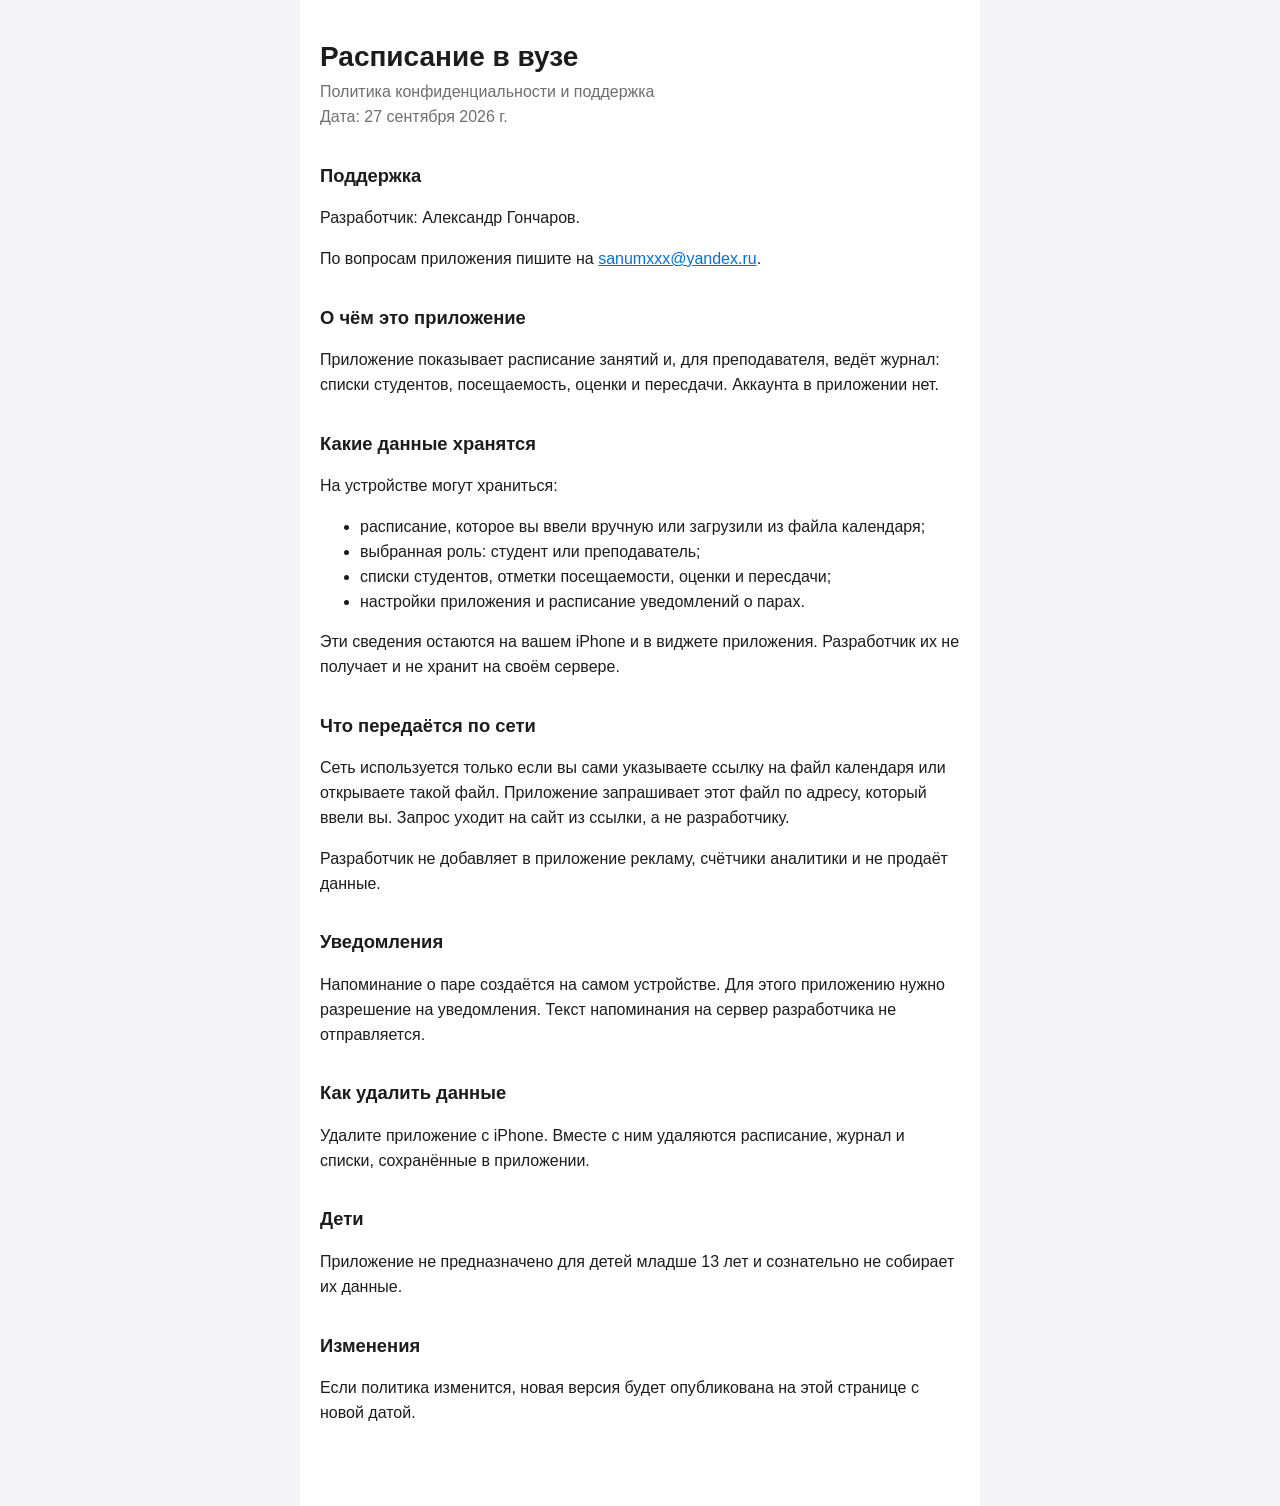
==== index.html @ 165b2817 "Publish the privacy policy and support page." ====
<!DOCTYPE html>
<html lang="ru">
<head>
  <meta charset="utf-8">
  <meta name="viewport" content="width=device-width, initial-scale=1">
  <title>Политика конфиденциальности — Расписание в вузе</title>
  <style>
    body { font-family: -apple-system, BlinkMacSystemFont, "Segoe UI", sans-serif; line-height: 1.55; color: #1c1c1e; background: #f5f5f7; margin: 0; }
    main { max-width: 40rem; margin: 0 auto; padding: 2.5rem 1.25rem 4rem; background: #fff; min-height: 100vh; }
    h1 { font-size: 1.75rem; line-height: 1.2; margin: 0 0 0.4rem; }
    h2 { font-size: 1.15rem; margin: 2rem 0 0.5rem; }
    p, li { font-size: 1rem; }
    .meta { color: #6e6e73; margin-top: 0; }
    a { color: #0071e3; }
  </style>
</head>
<body>
  <main>
    <h1>Расписание в вузе</h1>
    <p class="meta">Политика конфиденциальности и поддержка<br>Дата: 27 сентября 2026 г.</p>

    <h2>Поддержка</h2>
    <p>Разработчик: Александр Гончаров.</p>
    <p>По вопросам приложения пишите на <a href="mailto:sanumxxx@yandex.ru">sanumxxx@yandex.ru</a>.</p>

    <h2>О чём это приложение</h2>
    <p>Приложение показывает расписание занятий и, для преподавателя, ведёт журнал: списки студентов, посещаемость, оценки и пересдачи. Аккаунта в приложении нет.</p>

    <h2>Какие данные хранятся</h2>
    <p>На устройстве могут храниться:</p>
    <ul>
      <li>расписание, которое вы ввели вручную или загрузили из файла календаря;</li>
      <li>выбранная роль: студент или преподаватель;</li>
      <li>списки студентов, отметки посещаемости, оценки и пересдачи;</li>
      <li>настройки приложения и расписание уведомлений о парах.</li>
    </ul>
    <p>Эти сведения остаются на вашем iPhone и в виджете приложения. Разработчик их не получает и не хранит на своём сервере.</p>

    <h2>Что передаётся по сети</h2>
    <p>Сеть используется только если вы сами указываете ссылку на файл календаря или открываете такой файл. Приложение запрашивает этот файл по адресу, который ввели вы. Запрос уходит на сайт из ссылки, а не разработчику.</p>
    <p>Разработчик не добавляет в приложение рекламу, счётчики аналитики и не продаёт данные.</p>

    <h2>Уведомления</h2>
    <p>Напоминание о паре создаётся на самом устройстве. Для этого приложению нужно разрешение на уведомления. Текст напоминания на сервер разработчика не отправляется.</p>

    <h2>Как удалить данные</h2>
    <p>Удалите приложение с iPhone. Вместе с ним удаляются расписание, журнал и списки, сохранённые в приложении.</p>

    <h2>Дети</h2>
    <p>Приложение не предназначено для детей младше 13 лет и сознательно не собирает их данные.</p>

    <h2>Изменения</h2>
    <p>Если политика изменится, новая версия будет опубликована на этой странице с новой датой.</p>
  </main>
</body>
</html>
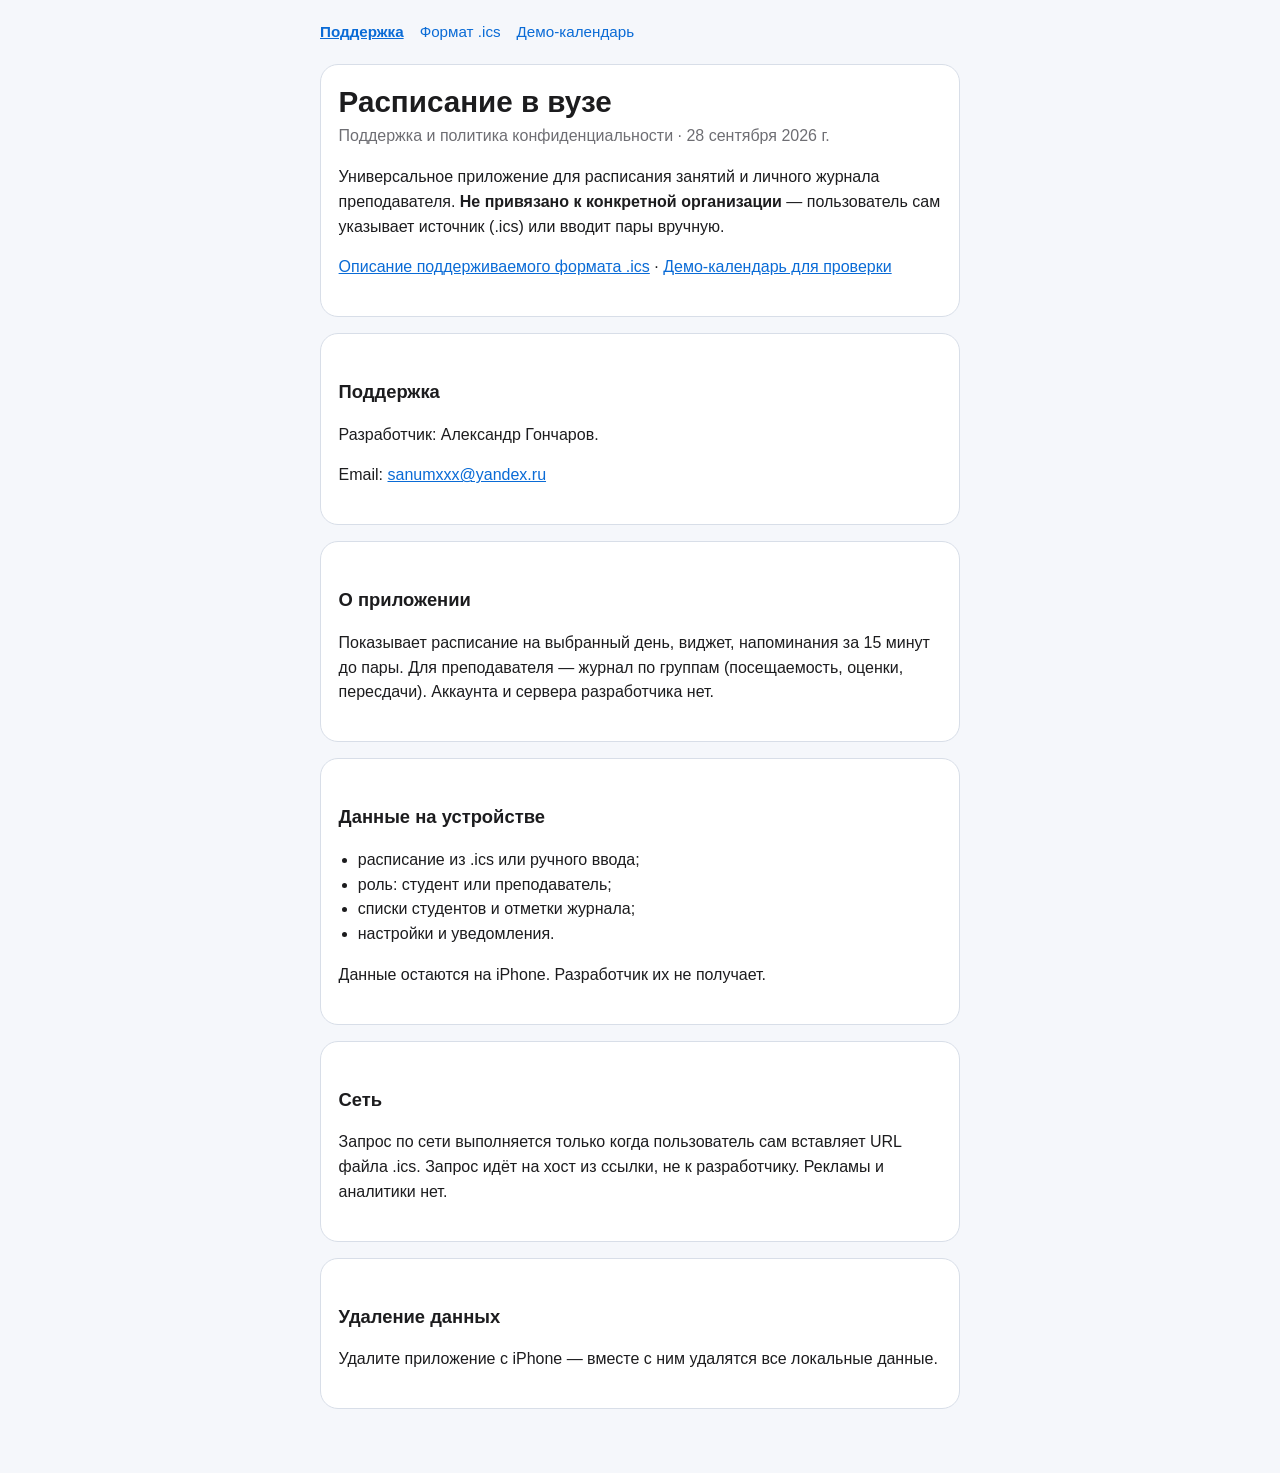
==== commit 2fdf716c: "Document generic .ics format and add a demo calendar page. Co-authored-by: Cursor <cursoragent@curso" ====
--- a/index.html
+++ b/index.html
@@ -3,54 +3,55 @@
 <head>
   <meta charset="utf-8">
   <meta name="viewport" content="width=device-width, initial-scale=1">
-  <title>Политика конфиденциальности — Расписание в вузе</title>
-  <style>
-    body { font-family: -apple-system, BlinkMacSystemFont, "Segoe UI", sans-serif; line-height: 1.55; color: #1c1c1e; background: #f5f5f7; margin: 0; }
-    main { max-width: 40rem; margin: 0 auto; padding: 2.5rem 1.25rem 4rem; background: #fff; min-height: 100vh; }
-    h1 { font-size: 1.75rem; line-height: 1.2; margin: 0 0 0.4rem; }
-    h2 { font-size: 1.15rem; margin: 2rem 0 0.5rem; }
-    p, li { font-size: 1rem; }
-    .meta { color: #6e6e73; margin-top: 0; }
-    a { color: #0071e3; }
-  </style>
+  <title>Поддержка — Расписание в вузе</title>
+  <link rel="stylesheet" href="style.css">
 </head>
 <body>
-  <main>
-    <h1>Расписание в вузе</h1>
-    <p class="meta">Политика конфиденциальности и поддержка<br>Дата: 27 сентября 2026 г.</p>
+  <div class="wrap">
+    <nav>
+      <a href="index.html" aria-current="page">Поддержка</a>
+      <a href="calendar-format.html">Формат .ics</a>
+      <a href="demo.html">Демо-календарь</a>
+    </nav>
 
-    <h2>Поддержка</h2>
-    <p>Разработчик: Александр Гончаров.</p>
-    <p>По вопросам приложения пишите на <a href="mailto:sanumxxx@yandex.ru">sanumxxx@yandex.ru</a>.</p>
+    <div class="card">
+      <h1>Расписание в вузе</h1>
+      <p class="meta">Поддержка и политика конфиденциальности · 28 сентября 2026 г.</p>
+      <p>Универсальное приложение для расписания занятий и личного журнала преподавателя. <strong>Не привязано к конкретной организации</strong> — пользователь сам указывает источник (.ics) или вводит пары вручную.</p>
+      <p><a href="calendar-format.html">Описание поддерживаемого формата .ics</a> · <a href="demo.html">Демо-календарь для проверки</a></p>
+    </div>
 
-    <h2>О чём это приложение</h2>
-    <p>Приложение показывает расписание занятий и, для преподавателя, ведёт журнал: списки студентов, посещаемость, оценки и пересдачи. Аккаунта в приложении нет.</p>
+    <div class="card">
+      <h2>Поддержка</h2>
+      <p>Разработчик: Александр Гончаров.</p>
+      <p>Email: <a href="mailto:sanumxxx@yandex.ru">sanumxxx@yandex.ru</a></p>
+    </div>
 
-    <h2>Какие данные хранятся</h2>
-    <p>На устройстве могут храниться:</p>
-    <ul>
-      <li>расписание, которое вы ввели вручную или загрузили из файла календаря;</li>
-      <li>выбранная роль: студент или преподаватель;</li>
-      <li>списки студентов, отметки посещаемости, оценки и пересдачи;</li>
-      <li>настройки приложения и расписание уведомлений о парах.</li>
-    </ul>
-    <p>Эти сведения остаются на вашем iPhone и в виджете приложения. Разработчик их не получает и не хранит на своём сервере.</p>
+    <div class="card">
+      <h2>О приложении</h2>
+      <p>Показывает расписание на выбранный день, виджет, напоминания за 15 минут до пары. Для преподавателя — журнал по группам (посещаемость, оценки, пересдачи). Аккаунта и сервера разработчика нет.</p>
+    </div>
 
-    <h2>Что передаётся по сети</h2>
-    <p>Сеть используется только если вы сами указываете ссылку на файл календаря или открываете такой файл. Приложение запрашивает этот файл по адресу, который ввели вы. Запрос уходит на сайт из ссылки, а не разработчику.</p>
-    <p>Разработчик не добавляет в приложение рекламу, счётчики аналитики и не продаёт данные.</p>
+    <div class="card">
+      <h2>Данные на устройстве</h2>
+      <ul>
+        <li>расписание из .ics или ручного ввода;</li>
+        <li>роль: студент или преподаватель;</li>
+        <li>списки студентов и отметки журнала;</li>
+        <li>настройки и уведомления.</li>
+      </ul>
+      <p>Данные остаются на iPhone. Разработчик их не получает.</p>
+    </div>
 
-    <h2>Уведомления</h2>
-    <p>Напоминание о паре создаётся на самом устройстве. Для этого приложению нужно разрешение на уведомления. Текст напоминания на сервер разработчика не отправляется.</p>
+    <div class="card">
+      <h2>Сеть</h2>
+      <p>Запрос по сети выполняется только когда пользователь сам вставляет URL файла .ics. Запрос идёт на хост из ссылки, не к разработчику. Рекламы и аналитики нет.</p>
+    </div>
 
-    <h2>Как удалить данные</h2>
-    <p>Удалите приложение с iPhone. Вместе с ним удаляются расписание, журнал и списки, сохранённые в приложении.</p>
-
-    <h2>Дети</h2>
-    <p>Приложение не предназначено для детей младше 13 лет и сознательно не собирает их данные.</p>
-
-    <h2>Изменения</h2>
-    <p>Если политика изменится, новая версия будет опубликована на этой странице с новой датой.</p>
-  </main>
+    <div class="card">
+      <h2>Удаление данных</h2>
+      <p>Удалите приложение с iPhone — вместе с ним удалятся все локальные данные.</p>
+    </div>
+  </div>
 </body>
 </html>
--- a/style.css
+++ b/style.css
@@ -0,0 +1,114 @@
+:root {
+  --bg: #f5f7fb;
+  --card: #ffffff;
+  --text: #1c1c1e;
+  --muted: #6e6e73;
+  --brand: #0a6bd6;
+  --brand-soft: #e8f2ff;
+  --border: #d8dee8;
+}
+
+* { box-sizing: border-box; }
+
+body {
+  font-family: -apple-system, BlinkMacSystemFont, "Segoe UI", sans-serif;
+  line-height: 1.55;
+  color: var(--text);
+  background: var(--bg);
+  margin: 0;
+}
+
+.wrap {
+  max-width: 42rem;
+  margin: 0 auto;
+  padding: 1.25rem 1rem 3rem;
+}
+
+nav {
+  display: flex;
+  flex-wrap: wrap;
+  gap: 0.5rem 1rem;
+  margin-bottom: 1.25rem;
+  font-size: 0.95rem;
+}
+
+nav a {
+  color: var(--brand);
+  text-decoration: none;
+}
+
+nav a[aria-current="page"] {
+  font-weight: 600;
+  text-decoration: underline;
+}
+
+.card {
+  background: var(--card);
+  border: 1px solid var(--border);
+  border-radius: 18px;
+  padding: 1.25rem 1.1rem;
+  margin-bottom: 1rem;
+}
+
+h1 {
+  font-size: 1.85rem;
+  line-height: 1.15;
+  margin: 0 0 0.35rem;
+}
+
+h2 {
+  font-size: 1.15rem;
+  margin: 1.5rem 0 0.45rem;
+}
+
+.meta { color: var(--muted); margin: 0 0 1rem; }
+
+pre, code {
+  font-family: ui-monospace, SFMono-Regular, Menlo, monospace;
+  font-size: 0.88rem;
+}
+
+pre {
+  background: #f3f6fa;
+  border: 1px solid var(--border);
+  border-radius: 12px;
+  padding: 0.85rem;
+  overflow-x: auto;
+  white-space: pre-wrap;
+  word-break: break-word;
+}
+
+.btn {
+  display: block;
+  width: 100%;
+  border: 0;
+  border-radius: 14px;
+  padding: 0.95rem 1rem;
+  font-size: 1rem;
+  font-weight: 600;
+  cursor: pointer;
+  margin-top: 0.65rem;
+}
+
+.btn-primary {
+  background: var(--brand);
+  color: #fff;
+}
+
+.btn-secondary {
+  background: var(--brand-soft);
+  color: var(--brand);
+}
+
+.status {
+  min-height: 1.25rem;
+  margin-top: 0.65rem;
+  font-size: 0.92rem;
+  color: var(--muted);
+}
+
+.status.ok { color: #128a3e; }
+
+ul { padding-left: 1.2rem; }
+
+a { color: var(--brand); }
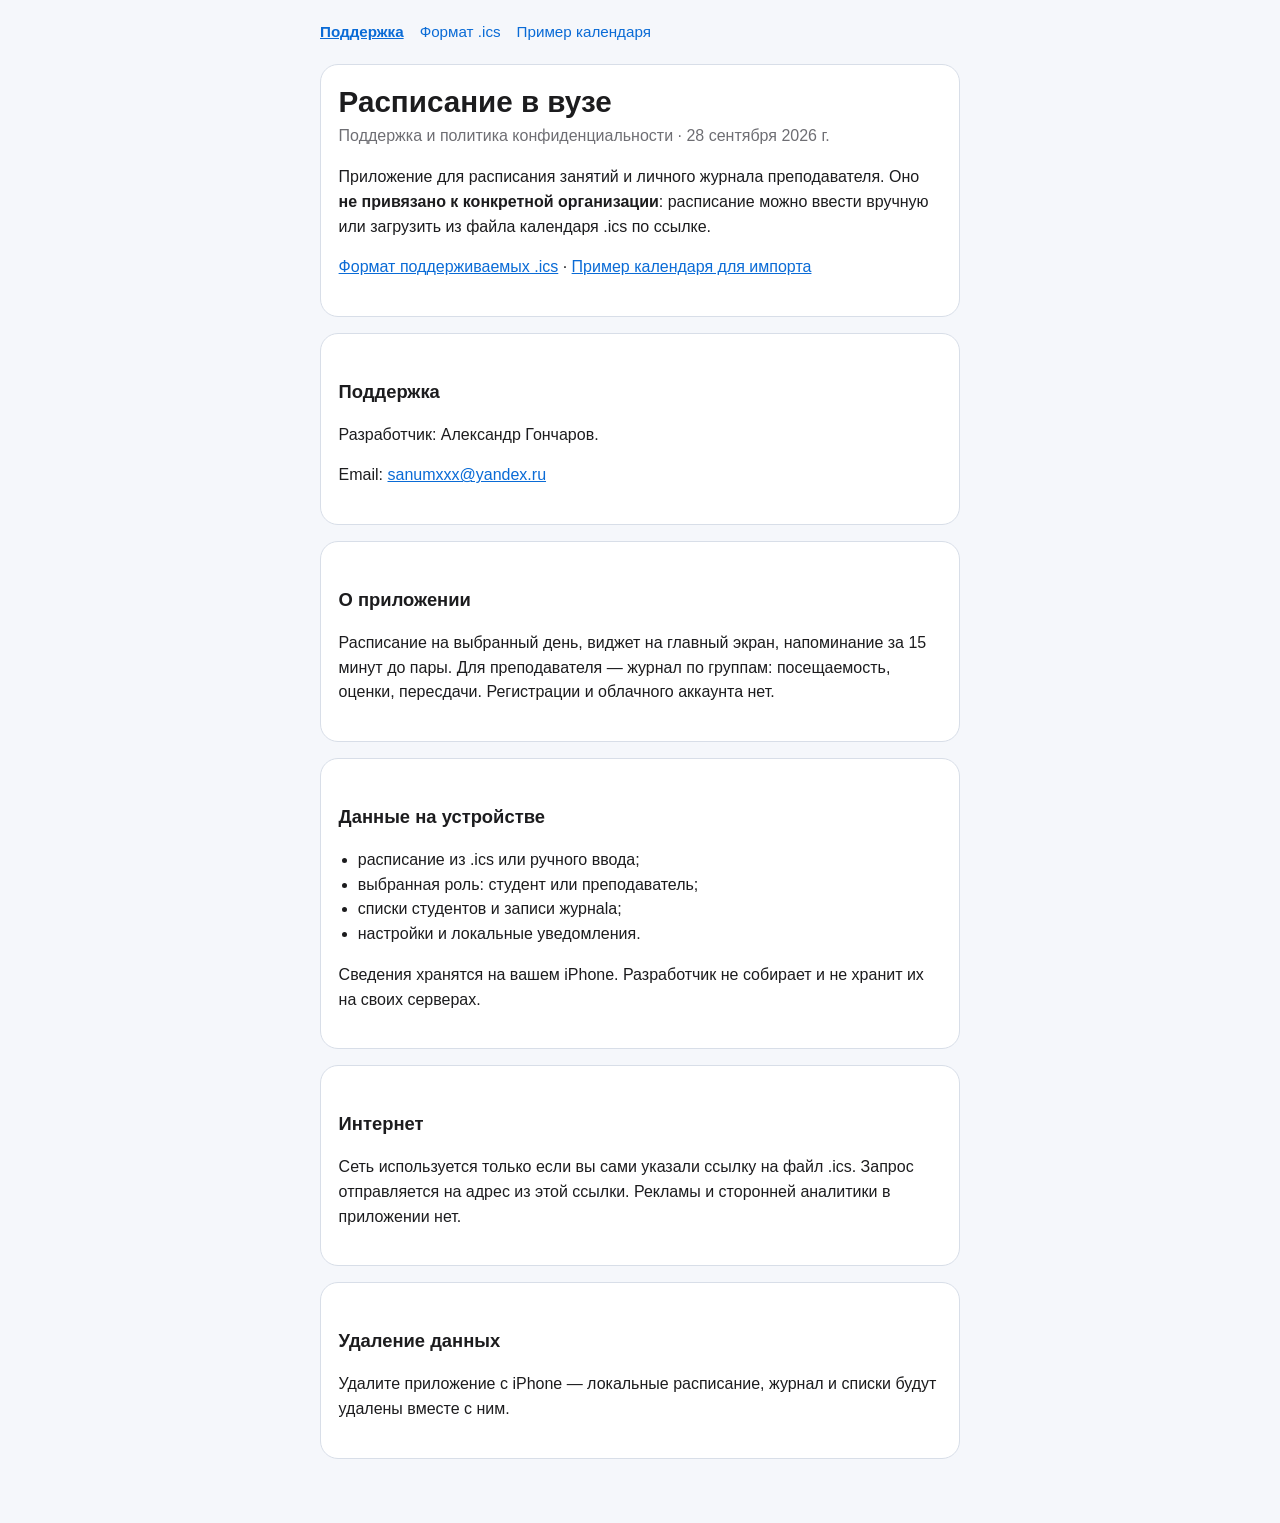
==== commit 21b92e15: "Rewrite site copy as user-facing docs without demo/review wording. Co-authored-by: Cursor <cursorage" ====
--- a/index.html
+++ b/index.html
@@ -11,14 +11,14 @@
     <nav>
       <a href="index.html" aria-current="page">Поддержка</a>
       <a href="calendar-format.html">Формат .ics</a>
-      <a href="demo.html">Демо-календарь</a>
+      <a href="calendar.html">Пример календаря</a>
     </nav>
 
     <div class="card">
       <h1>Расписание в вузе</h1>
       <p class="meta">Поддержка и политика конфиденциальности · 28 сентября 2026 г.</p>
-      <p>Универсальное приложение для расписания занятий и личного журнала преподавателя. <strong>Не привязано к конкретной организации</strong> — пользователь сам указывает источник (.ics) или вводит пары вручную.</p>
-      <p><a href="calendar-format.html">Описание поддерживаемого формата .ics</a> · <a href="demo.html">Демо-календарь для проверки</a></p>
+      <p>Приложение для расписания занятий и личного журнала преподавателя. Оно <strong>не привязано к конкретной организации</strong>: расписание можно ввести вручную или загрузить из файла календаря .ics по ссылке.</p>
+      <p><a href="calendar-format.html">Формат поддерживаемых .ics</a> · <a href="calendar.html">Пример календаря для импорта</a></p>
     </div>
 
     <div class="card">
@@ -29,28 +29,28 @@
 
     <div class="card">
       <h2>О приложении</h2>
-      <p>Показывает расписание на выбранный день, виджет, напоминания за 15 минут до пары. Для преподавателя — журнал по группам (посещаемость, оценки, пересдачи). Аккаунта и сервера разработчика нет.</p>
+      <p>Расписание на выбранный день, виджет на главный экран, напоминание за 15 минут до пары. Для преподавателя — журнал по группам: посещаемость, оценки, пересдачи. Регистрации и облачного аккаунта нет.</p>
     </div>
 
     <div class="card">
       <h2>Данные на устройстве</h2>
       <ul>
         <li>расписание из .ics или ручного ввода;</li>
-        <li>роль: студент или преподаватель;</li>
-        <li>списки студентов и отметки журнала;</li>
-        <li>настройки и уведомления.</li>
+        <li>выбранная роль: студент или преподаватель;</li>
+        <li>списки студентов и записи журнala;</li>
+        <li>настройки и локальные уведомления.</li>
       </ul>
-      <p>Данные остаются на iPhone. Разработчик их не получает.</p>
+      <p>Сведения хранятся на вашем iPhone. Разработчик не собирает и не хранит их на своих серверах.</p>
     </div>
 
     <div class="card">
-      <h2>Сеть</h2>
-      <p>Запрос по сети выполняется только когда пользователь сам вставляет URL файла .ics. Запрос идёт на хост из ссылки, не к разработчику. Рекламы и аналитики нет.</p>
+      <h2>Интернет</h2>
+      <p>Сеть используется только если вы сами указали ссылку на файл .ics. Запрос отправляется на адрес из этой ссылки. Рекламы и сторонней аналитики в приложении нет.</p>
     </div>
 
     <div class="card">
       <h2>Удаление данных</h2>
-      <p>Удалите приложение с iPhone — вместе с ним удалятся все локальные данные.</p>
+      <p>Удалите приложение с iPhone — локальные расписание, журнал и списки будут удалены вместе с ним.</p>
     </div>
   </div>
 </body>
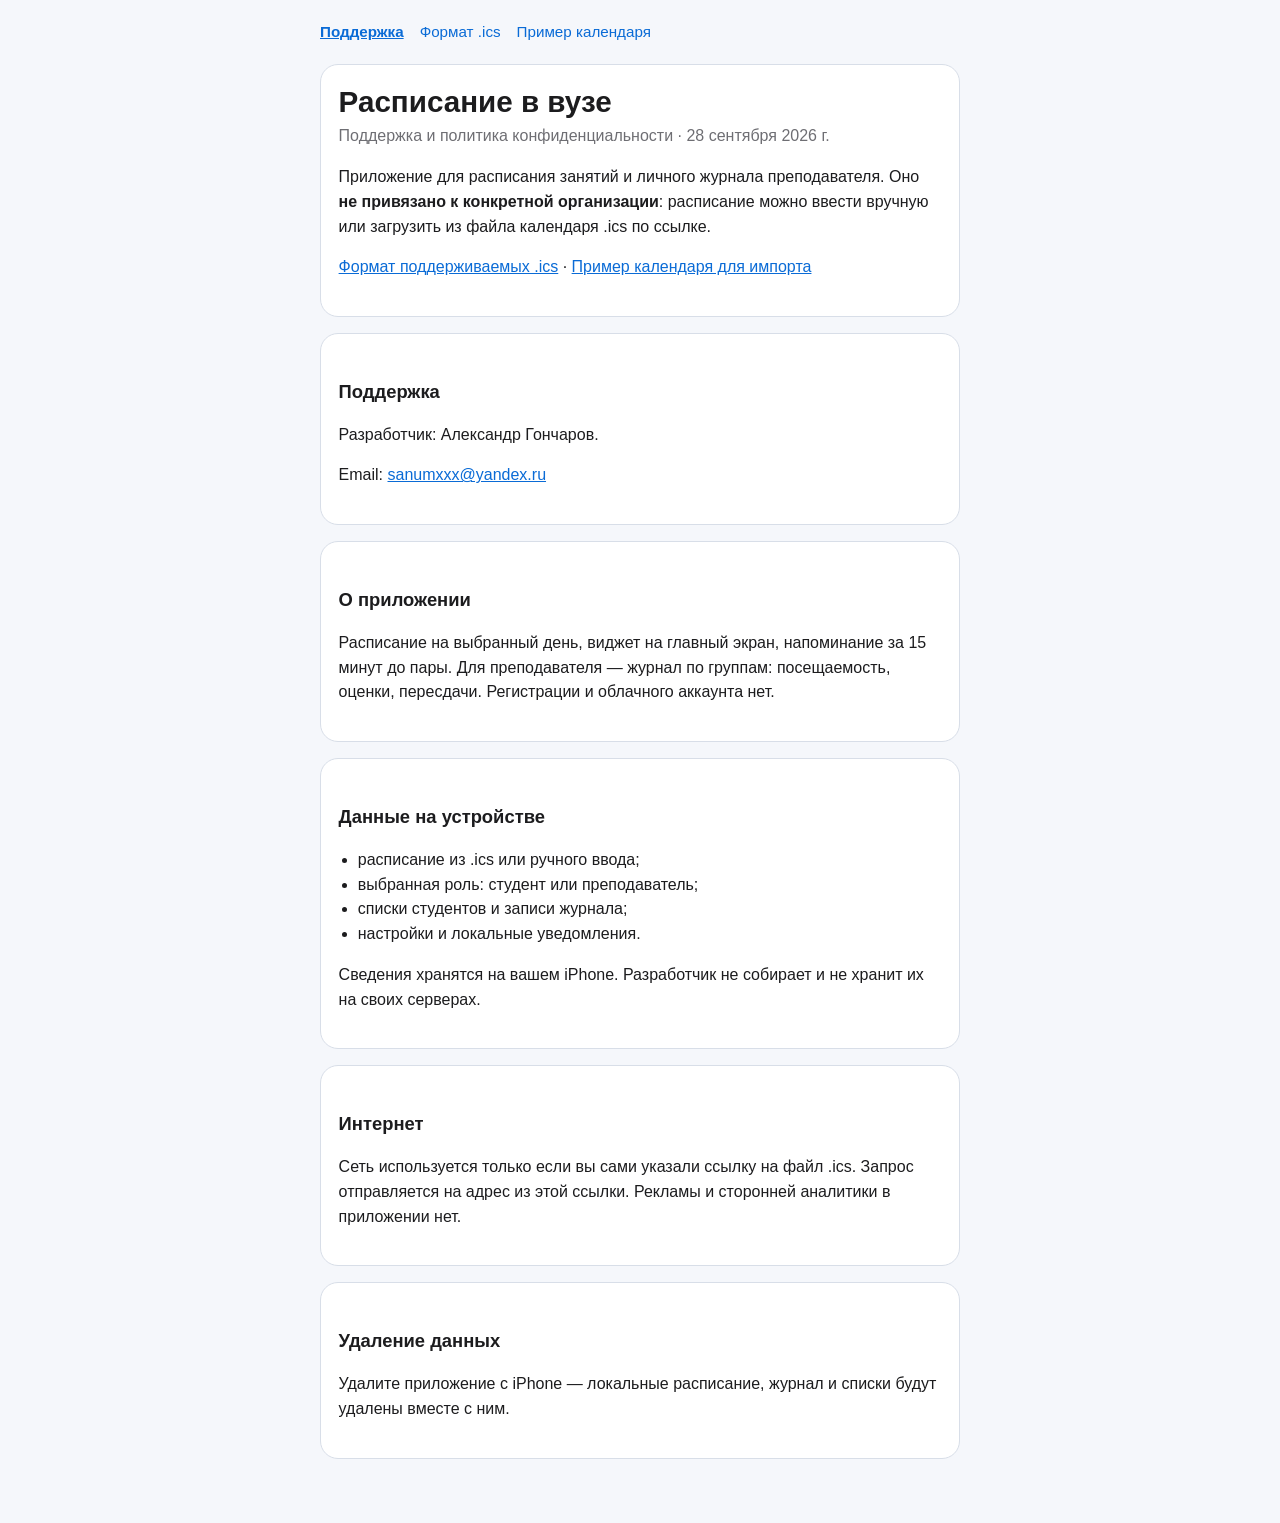
==== commit da2635cc: "Fix typo in privacy page list item. Co-authored-by: Cursor <cursoragent@cursor.com>" ====
--- a/index.html
+++ b/index.html
@@ -37,7 +37,7 @@
       <ul>
         <li>расписание из .ics или ручного ввода;</li>
         <li>выбранная роль: студент или преподаватель;</li>
-        <li>списки студентов и записи журнala;</li>
+        <li>списки студентов и записи журнала;</li>
         <li>настройки и локальные уведомления.</li>
       </ul>
       <p>Сведения хранятся на вашем iPhone. Разработчик не собирает и не хранит их на своих серверах.</p>
